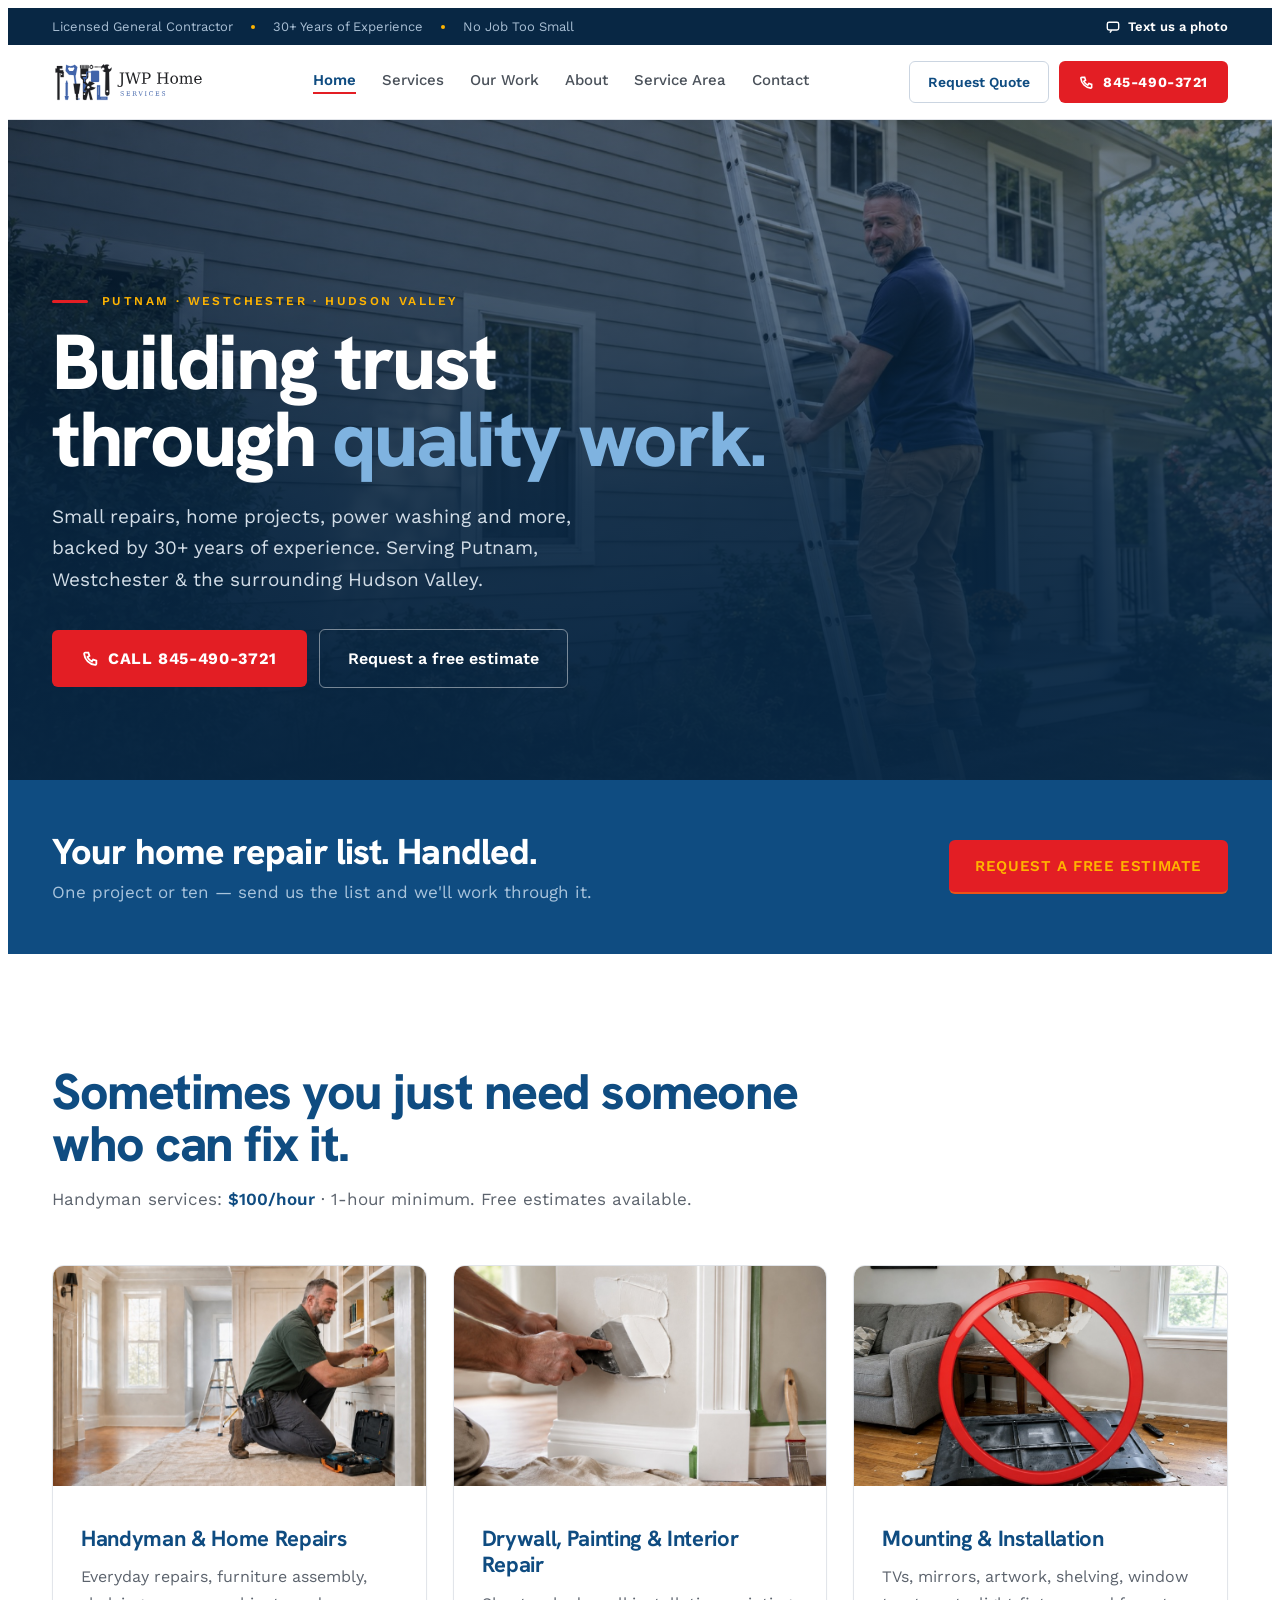
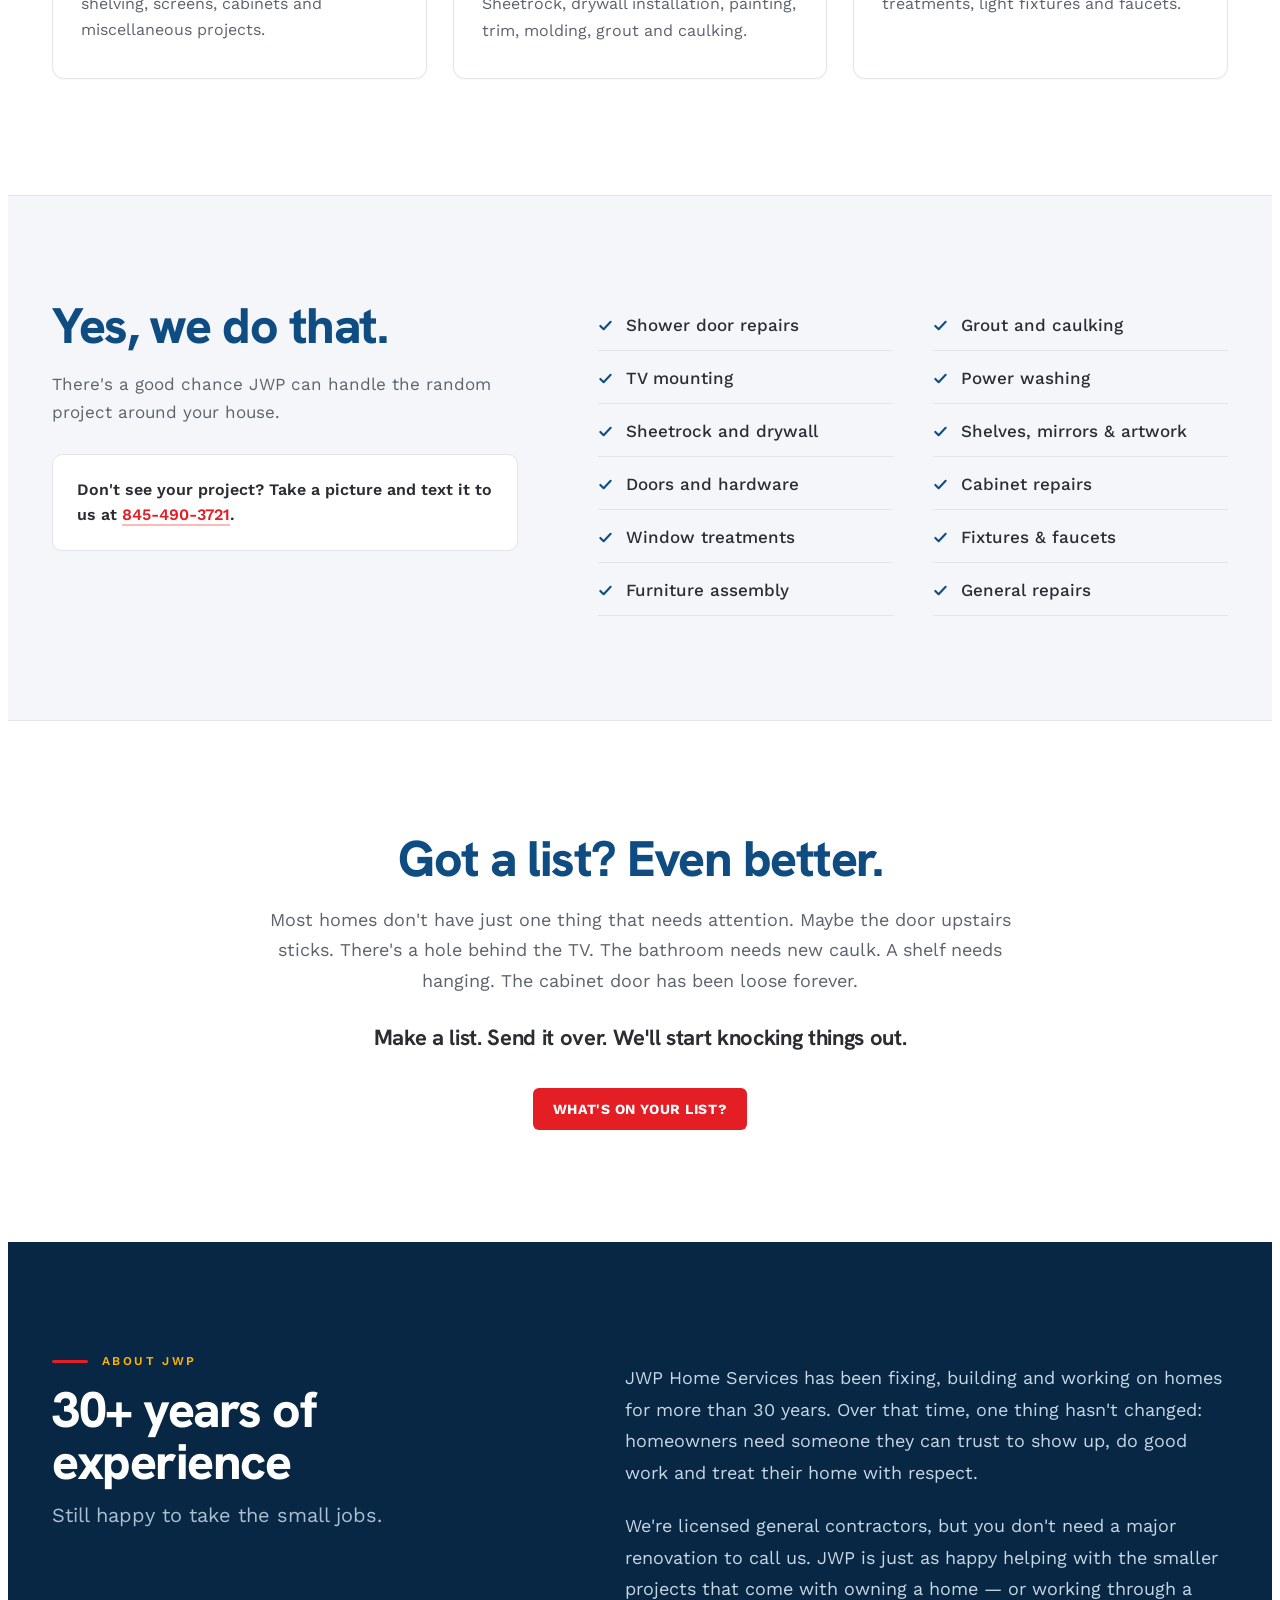
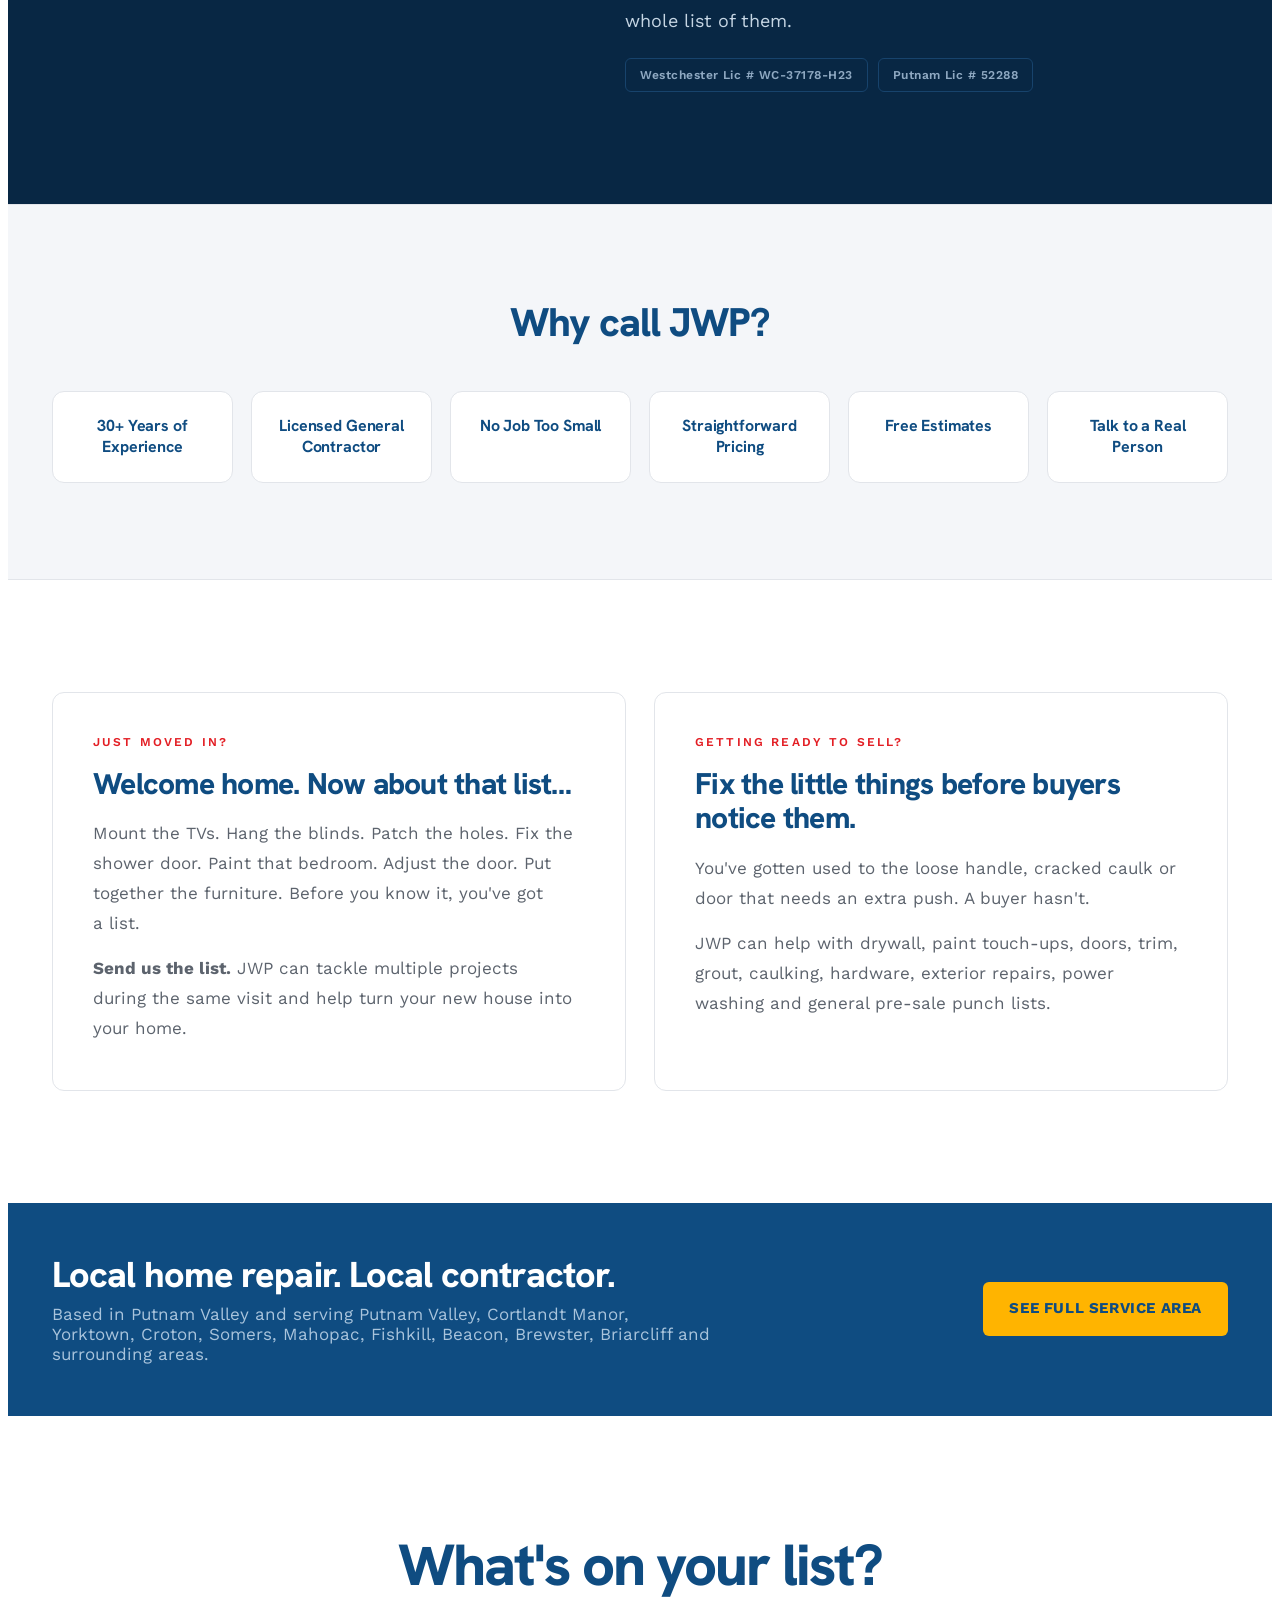
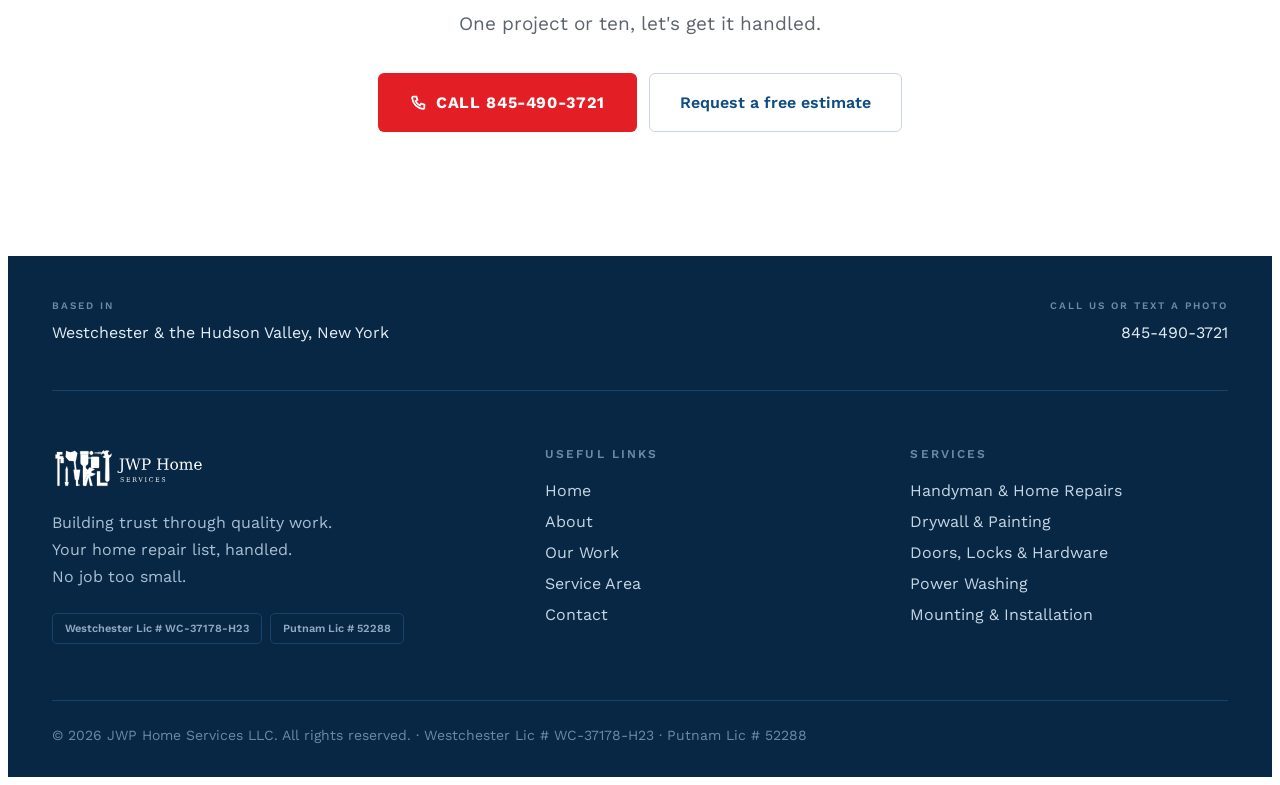
==== index.html @ 6e8ce67e "JWP Home Services static site for myrtle.cloud/jwp deploy" ====
<!DOCTYPE html>
<html lang="en">
<head>
	<meta charset="UTF-8">
	<title>JWP Home Services | Your Home Repair List. Handled.</title>
	<meta name="description" content="Handyman services, home repairs, drywall, doors, power washing and more. Licensed general contractor, 30+ years of experience, no job too small. Serving Putnam, Westchester & the surrounding Hudson Valley. Call 845-490-3721 or request a free estimate online.">

	<!-- responsive meta -->
	<meta name="viewport" content="width=device-width, initial-scale=1">
	<!-- For IE -->
    <meta http-equiv="X-UA-Compatible" content="IE=edge">

    <link rel="preconnect" href="https://fonts.googleapis.com">
    <link rel="preconnect" href="https://fonts.gstatic.com" crossorigin>
    <link href="https://fonts.googleapis.com/css2?family=Hanken+Grotesk:wght@500;600;700;800&family=Work+Sans:wght@400;500;600;700&display=swap" rel="stylesheet">
    <link rel="stylesheet" href="assets/css/jwp-design-system.css">
    <link rel="stylesheet" href="assets/css/jwp-home.css">

    <!-- Favicon -->
    <link rel="apple-touch-icon" sizes="180x180" href="assets/images/favicon/apple-touch-icon.png">
    <link rel="icon" type="image/png" href="assets/images/favicon/favicon-32x32.png" sizes="32x32">
    <link rel="icon" type="image/png" href="assets/images/favicon/favicon-16x16.png" sizes="16x16">
</head>

<body>
<div class="ja-page">

    <!-- Top utility bar -->
    <div class="ja-topbar">
        <div class="ja-topbar-inner">
            <div class="ja-topbar-left">
                <span>Licensed General Contractor</span>
                <span class="ja-topbar-dot"></span>
                <span>30+ Years of Experience</span>
                <span class="ja-topbar-dot"></span>
                <span>No Job Too Small</span>
            </div>
            <a href="sms:8454903721" class="ja-topbar-sms">
                <svg width="14" height="14" viewBox="0 0 16 16" fill="none" stroke="currentColor" stroke-width="1.6"><rect x="1.5" y="2.5" width="13" height="9" rx="2"></rect><path d="M4.5 14.5l2-3"></path></svg>
                Text us a photo
            </a>
        </div>
    </div>

    <!-- Header / nav -->
    <header class="ja-header">
        <div class="ja-header-inner">
            <a href="index.html" class="ja-logo"><img class="ja-logo-img" src="assets/images/brand/logo.svg" alt="JWP Home Services"></a>
            <nav class="ja-nav">
                <a href="index.html" class="is-active">Home</a>
                <a href="services.html">Services</a>
                <a href="our-work.html">Our Work</a>
                <a href="about.html">About</a>
                <a href="service-area.html">Service Area</a>
                <a href="contact.html">Contact</a>
            </nav>
            <div class="ja-header-actions">
                <a href="contact.html" class="ja-btn-outline">Request Quote</a>
                <a href="tel:8454903721" class="ja-btn-primary">
                    <svg width="15" height="15" viewBox="0 0 16 16" fill="none" stroke="currentColor" stroke-width="1.7" stroke-linecap="round"><path d="M3 2.5h3l1 3-1.8 1.2a9 9 0 004.1 4.1L10.5 9l3 1v3a1 1 0 01-1.1 1A11.5 11.5 0 012 3.6 1 1 0 013 2.5z"></path></svg>
                    845-490-3721
                </a>
            </div>
        </div>
    </header>

    <!-- Hero -->
    <section class="ja-home-hero">
        <div class="ja-home-hero-inner">
            <div class="ja-home-hero-content">
                <div class="ja-eyebrow-row">
                    <span class="ja-eyebrow-bar"></span>
                    <span class="ja-eyebrow">Putnam &middot; Westchester &middot; Hudson Valley</span>
                </div>
                <h1>Building trust through <span>quality work.</span></h1>
                <p>Small repairs, home projects, power washing and more, backed by 30+ years of experience. Serving Putnam, Westchester &amp; the surrounding Hudson Valley.</p>
                <div class="ja-home-hero-actions">
                    <a href="tel:8454903721" class="ja-btn-primary">
                        <svg width="17" height="17" viewBox="0 0 16 16" fill="none" stroke="currentColor" stroke-width="1.7" stroke-linecap="round"><path d="M3 2.5h3l1 3-1.8 1.2a9 9 0 004.1 4.1L10.5 9l3 1v3a1 1 0 01-1.1 1A11.5 11.5 0 012 3.6 1 1 0 013 2.5z"></path></svg>
                        Call 845-490-3721
                    </a>
                    <a href="contact.html" class="ja-btn-ghost">Request a free estimate</a>
                </div>
            </div>
        </div>
    </section>

    <!-- Promo strip -->
    <section class="ja-promo-strip">
        <div class="ja-promo-strip-inner">
            <div>
                <h2>Your home repair list. Handled.</h2>
                <p>One project or ten &mdash; send us the list and we'll work through it.</p>
            </div>
            <a href="contact.html" class="ja-btn-primary">Request a free estimate</a>
        </div>
    </section>

    <!-- Featured services -->
    <section style="padding:112px 0 116px; background:#FFFFFF">
        <div style="max-width:1240px; margin:0 auto; padding:0 32px">
            <div class="ja-section-intro">
                <h2>Sometimes you just need someone who can fix it.</h2>
                <p>Handyman services: <strong>$100/hour</strong> &middot; 1-hour minimum. Free estimates available.</p>
            </div>
            <div class="ja-svc-grid">
                <div class="ja-svc-card">
                    <div class="ja-photo-placeholder"><img src="assets/images/home/service-repairs.jpg" alt="Handyman and home repair work" loading="lazy"></div>
                    <div class="ja-svc-card-body">
                        <h3><a href="services.html">Handyman &amp; Home Repairs</a></h3>
                        <p>Everyday repairs, furniture assembly, shelving, screens, cabinets and miscellaneous projects.</p>
                    </div>
                </div>
                <div class="ja-svc-card">
                    <div class="ja-photo-placeholder"><img src="assets/images/home/service-drywall.jpg" alt="Drywall repair" loading="lazy"></div>
                    <div class="ja-svc-card-body">
                        <h3><a href="services.html">Drywall, Painting &amp; Interior Repair</a></h3>
                        <p>Sheetrock, drywall installation, painting, trim, molding, grout and caulking.</p>
                    </div>
                </div>
                <div class="ja-svc-card">
                    <div class="ja-photo-placeholder"><img src="assets/images/home/service-mounting.jpg" alt="TV and fixture mounting" loading="lazy"></div>
                    <div class="ja-svc-card-body">
                        <h3><a href="services.html">Mounting &amp; Installation</a></h3>
                        <p>TVs, mirrors, artwork, shelving, window treatments, light fixtures and faucets.</p>
                    </div>
                </div>
            </div>
        </div>
    </section>

    <!-- Capabilities -->
    <section style="background:#F4F6F9; border-top:1px solid #E2E5EA; border-bottom:1px solid #E2E5EA; padding:104px 0">
        <div class="ja-capabilities-grid">
            <div>
                <h2>Yes, we do that.</h2>
                <p>There's a good chance JWP can handle the random project around your house.</p>
                <div class="ja-capabilities-note">
                    <p>Don't see your project? Take a picture and text it to us at <a href="sms:8454903721">845-490-3721</a>.</p>
                </div>
            </div>
            <ul class="ja-capabilities-list">
                <li><svg width="15" height="15" viewBox="0 0 16 16" fill="none" stroke="#0F4C81" stroke-width="2.2" stroke-linecap="round" stroke-linejoin="round"><path d="M2.5 8.5l3.5 3.5 7.5-8"></path></svg>Shower door repairs</li>
                <li><svg width="15" height="15" viewBox="0 0 16 16" fill="none" stroke="#0F4C81" stroke-width="2.2" stroke-linecap="round" stroke-linejoin="round"><path d="M2.5 8.5l3.5 3.5 7.5-8"></path></svg>Grout and caulking</li>
                <li><svg width="15" height="15" viewBox="0 0 16 16" fill="none" stroke="#0F4C81" stroke-width="2.2" stroke-linecap="round" stroke-linejoin="round"><path d="M2.5 8.5l3.5 3.5 7.5-8"></path></svg>TV mounting</li>
                <li><svg width="15" height="15" viewBox="0 0 16 16" fill="none" stroke="#0F4C81" stroke-width="2.2" stroke-linecap="round" stroke-linejoin="round"><path d="M2.5 8.5l3.5 3.5 7.5-8"></path></svg>Power washing</li>
                <li><svg width="15" height="15" viewBox="0 0 16 16" fill="none" stroke="#0F4C81" stroke-width="2.2" stroke-linecap="round" stroke-linejoin="round"><path d="M2.5 8.5l3.5 3.5 7.5-8"></path></svg>Sheetrock and drywall</li>
                <li><svg width="15" height="15" viewBox="0 0 16 16" fill="none" stroke="#0F4C81" stroke-width="2.2" stroke-linecap="round" stroke-linejoin="round"><path d="M2.5 8.5l3.5 3.5 7.5-8"></path></svg>Shelves, mirrors &amp; artwork</li>
                <li><svg width="15" height="15" viewBox="0 0 16 16" fill="none" stroke="#0F4C81" stroke-width="2.2" stroke-linecap="round" stroke-linejoin="round"><path d="M2.5 8.5l3.5 3.5 7.5-8"></path></svg>Doors and hardware</li>
                <li><svg width="15" height="15" viewBox="0 0 16 16" fill="none" stroke="#0F4C81" stroke-width="2.2" stroke-linecap="round" stroke-linejoin="round"><path d="M2.5 8.5l3.5 3.5 7.5-8"></path></svg>Cabinet repairs</li>
                <li><svg width="15" height="15" viewBox="0 0 16 16" fill="none" stroke="#0F4C81" stroke-width="2.2" stroke-linecap="round" stroke-linejoin="round"><path d="M2.5 8.5l3.5 3.5 7.5-8"></path></svg>Window treatments</li>
                <li><svg width="15" height="15" viewBox="0 0 16 16" fill="none" stroke="#0F4C81" stroke-width="2.2" stroke-linecap="round" stroke-linejoin="round"><path d="M2.5 8.5l3.5 3.5 7.5-8"></path></svg>Fixtures &amp; faucets</li>
                <li><svg width="15" height="15" viewBox="0 0 16 16" fill="none" stroke="#0F4C81" stroke-width="2.2" stroke-linecap="round" stroke-linejoin="round"><path d="M2.5 8.5l3.5 3.5 7.5-8"></path></svg>Furniture assembly</li>
                <li><svg width="15" height="15" viewBox="0 0 16 16" fill="none" stroke="#0F4C81" stroke-width="2.2" stroke-linecap="round" stroke-linejoin="round"><path d="M2.5 8.5l3.5 3.5 7.5-8"></path></svg>General repairs</li>
            </ul>
        </div>
    </section>

    <!-- Got a list? -->
    <section class="ja-centered-cta">
        <div class="ja-centered-cta-inner">
            <h2>Got a list? Even better.</h2>
            <p class="ja-lead">Most homes don't have just one thing that needs attention. Maybe the door upstairs sticks. There's a hole behind the TV. The bathroom needs new caulk. A shelf needs hanging. The cabinet door has been loose forever.</p>
            <p class="ja-punch">Make a list. Send it over. We'll start knocking things out.</p>
            <a href="contact.html" class="ja-btn-primary" style="display:inline-flex">What's on your list?</a>
        </div>
    </section>

    <!-- About teaser -->
    <section class="ja-about-teaser">
        <div class="ja-about-teaser-inner">
            <div>
                <div class="ja-eyebrow-row">
                    <span class="ja-eyebrow-bar"></span>
                    <span class="ja-eyebrow">About JWP</span>
                </div>
                <h2>30+ years of experience</h2>
                <p class="ja-lead">Still happy to take the small jobs.</p>
            </div>
            <div class="ja-about-teaser-copy">
                <p>JWP Home Services has been fixing, building and working on homes for more than 30 years. Over that time, one thing hasn't changed: homeowners need someone they can trust to show up, do good work and treat their home with respect.</p>
                <p>We're licensed general contractors, but you don't need a major renovation to call us. JWP is just as happy helping with the smaller projects that come with owning a home &mdash; or working through a whole list of them.</p>
                <div class="ja-badges">
                    <span class="ja-badge ja-badge-dark">Westchester Lic # WC-37178-H23</span>
                    <span class="ja-badge ja-badge-dark">Putnam Lic # 52288</span>
                </div>
            </div>
        </div>
    </section>

    <!-- Why call JWP -->
    <section class="ja-why-section">
        <div class="ja-why-inner">
            <h2>Why call JWP?</h2>
            <div class="ja-why-grid">
                <div class="ja-why-card">
                    <h3 class="ja-why-label">30+ Years of Experience</h3>
                </div>
                <div class="ja-why-card">
                    <h3 class="ja-why-label">Licensed General Contractor</h3>
                </div>
                <div class="ja-why-card">
                    <h3 class="ja-why-label">No Job Too Small</h3>
                </div>
                <div class="ja-why-card">
                    <h3 class="ja-why-label">Straightforward Pricing</h3>
                </div>
                <div class="ja-why-card">
                    <h3 class="ja-why-label">Free Estimates</h3>
                </div>
                <div class="ja-why-card">
                    <h3 class="ja-why-label">Talk to a Real Person</h3>
                </div>
            </div>
        </div>
    </section>

    <!-- Just moved in / Getting ready to sell -->
    <section style="padding:112px 0; background:#FFFFFF">
        <div style="max-width:1240px; margin:0 auto; padding:0 32px">
            <div class="ja-info-grid">
                <div class="ja-info-card">
                    <div class="ja-kicker">Just moved in?</div>
                    <h3>Welcome home. Now about that list&hellip;</h3>
                    <p>Mount the TVs. Hang the blinds. Patch the holes. Fix the shower door. Paint that bedroom. Adjust the door. Put together the furniture. Before you know it, you've got a list.</p>
                    <p><strong>Send us the list.</strong> JWP can tackle multiple projects during the same visit and help turn your new house into your home.</p>
                </div>
                <div class="ja-info-card">
                    <div class="ja-kicker">Getting ready to sell?</div>
                    <h3>Fix the little things before buyers notice them.</h3>
                    <p>You've gotten used to the loose handle, cracked caulk or door that needs an extra push. A buyer hasn't.</p>
                    <p>JWP can help with drywall, paint touch-ups, doors, trim, grout, caulking, hardware, exterior repairs, power washing and general pre-sale punch lists.</p>
                </div>
            </div>
        </div>
    </section>

    <!-- Service area promo -->
    <section class="ja-promo-strip">
        <div class="ja-promo-strip-inner">
            <div style="max-width:720px">
                <h2>Local home repair. Local contractor.</h2>
                <p>Based in Putnam Valley and serving Putnam Valley, Cortlandt Manor, Yorktown, Croton, Somers, Mahopac, Fishkill, Beacon, Brewster, Briarcliff and surrounding areas.</p>
            </div>
            <a href="service-area.html" class="ja-btn-gold">See full service area</a>
        </div>
    </section>

    <!-- Final CTA -->
    <section class="ja-final-cta">
        <div class="ja-final-cta-inner">
            <h2>What's on your list?</h2>
            <p>One project or ten, let's get it handled.</p>
            <div class="ja-cta-buttons">
                <a href="tel:8454903721" class="ja-btn-primary">
                    <svg width="17" height="17" viewBox="0 0 16 16" fill="none" stroke="currentColor" stroke-width="1.7" stroke-linecap="round"><path d="M3 2.5h3l1 3-1.8 1.2a9 9 0 004.1 4.1L10.5 9l3 1v3a1 1 0 01-1.1 1A11.5 11.5 0 012 3.6 1 1 0 013 2.5z"></path></svg>
                    Call 845-490-3721
                </a>
                <a href="contact.html" class="ja-btn-outline">Request a free estimate</a>
            </div>
        </div>
    </section>

    <!-- Footer -->
    <footer class="ja-footer">
        <div class="ja-footer-inner">
            <div class="ja-footer-strip">
                <div>
                    <div class="ja-footer-strip-label">Based in</div>
                    <p>Westchester &amp; the Hudson Valley, New York</p>
                </div>
                <div>
                    <div class="ja-footer-strip-label">Call Us or Text a Photo</div>
                    <p><a href="tel:8454903721">845-490-3721</a></p>
                </div>
            </div>

            <div class="ja-footer-main">
                <div class="ja-footer-brand">
                    <a href="index.html" class="ja-logo"><img class="ja-logo-img" src="assets/images/brand/logo.svg" alt="JWP Home Services"></a>
                    <p>Building trust through quality work.<br>Your home repair list, handled.<br>No job too small.</p>
                    <div class="ja-footer-badges">
                        <span>Westchester Lic # WC-37178-H23</span>
                        <span>Putnam Lic # 52288</span>
                    </div>
                </div>
                <div class="ja-footer-col">
                    <h3>Useful links</h3>
                    <ul>
                        <li><a href="index.html">Home</a></li>
                        <li><a href="about.html">About</a></li>
                        <li><a href="our-work.html">Our Work</a></li>
                        <li><a href="service-area.html">Service Area</a></li>
                        <li><a href="contact.html">Contact</a></li>
                    </ul>
                </div>
                <div class="ja-footer-col">
                    <h3>Services</h3>
                    <ul>
                        <li><a href="services.html">Handyman &amp; Home Repairs</a></li>
                        <li><a href="services.html">Drywall &amp; Painting</a></li>
                        <li><a href="services.html">Doors, Locks &amp; Hardware</a></li>
                        <li><a href="services.html">Power Washing</a></li>
                        <li><a href="services.html">Mounting &amp; Installation</a></li>
                    </ul>
                </div>
            </div>

            <div class="ja-footer-bottom">
                &copy; 2026 JWP Home Services LLC. All rights reserved. &middot; Westchester Lic # WC-37178-H23 &middot; Putnam Lic # 52288
            </div>
        </div>
    </footer>

</div>
</body>
</html>
---- assets/css/jwp-design-system.css ----
/* ==============================================
   JWP Home Services — sitewide design system
   Shared chrome (topbar, header, footer, hero, buttons,
   cards, CTA) for the Claude Design redesign.
   (navy / red / gold system, Hanken Grotesk + Work Sans)
   =============================================== */

.ja-page * { box-sizing: border-box; }
.ja-page {
    font-family: 'Work Sans', Helvetica, sans-serif;
    color: #2A2E33;
    background: #FFFFFF;
    overflow-x: hidden;
    -webkit-font-smoothing: antialiased;
}
.ja-page a { text-decoration: none; }
.ja-page p { text-wrap: pretty; }
.ja-page ul { margin: 0; padding: 0; list-style: none; }

/* --- Top utility bar --- */
.ja-topbar { background: #082744; color: #A9BFD4; font-size: 13px; }
.ja-topbar-inner {
    max-width: 1240px; margin: 0 auto; padding: 11px 32px;
    display: flex; align-items: center; justify-content: space-between;
    gap: 24px; flex-wrap: wrap;
}
.ja-topbar-left { display: flex; align-items: center; gap: 18px; flex-wrap: wrap; }
.ja-topbar-dot { width: 4px; height: 4px; border-radius: 50%; background: #FFB400; display: inline-block; }
.ja-topbar-sms { color: #FFFFFF; font-weight: 600; display: flex; align-items: center; gap: 8px; }
.ja-topbar-sms:hover { color: #FFB400; }

/* --- Header / nav --- */
.ja-header {
    position: sticky; top: 0; z-index: 50;
    background: rgba(255,255,255,0.94); backdrop-filter: blur(12px);
    border-bottom: 1px solid #E2E5EA;
}
.ja-header-inner {
    max-width: 1240px; margin: 0 auto; padding: 16px 32px;
    display: flex; align-items: center; gap: 18px 36px; flex-wrap: wrap;
}
.ja-logo { display: flex; align-items: center; line-height: 1; flex: none; }
.ja-logo-img { height: 42px; width: auto; display: block; }
.ja-footer-brand .ja-logo-img { filter: brightness(0) invert(1); }

.ja-nav { display: flex; align-items: center; gap: 12px 26px; margin-left: auto; font-size: 15px; font-weight: 500; flex-wrap: wrap; }
.ja-nav a { color: #4A515A; border-bottom: 2px solid transparent; padding-bottom: 3px; }
.ja-nav a:hover { color: #0F4C81; }
.ja-nav a.is-active { color: #0F4C81; font-weight: 600; border-bottom-color: #E31E24; }

.ja-header-actions { display: flex; align-items: center; gap: 10px; flex: none; margin-left: auto; }
.ja-btn-outline {
    font-size: 14px; font-weight: 600; color: #0F4C81; padding: 12px 18px;
    border-radius: 6px; border: 1.5px solid #CBD5E1; white-space: nowrap;
}
.ja-btn-outline:hover { border-color: #0F4C81; background: #F4F6F9; }
.ja-btn-primary {
    font-size: 14px; font-weight: 700; letter-spacing: 0.04em; text-transform: uppercase;
    color: #FFFFFF; background: #E31E24; padding: 13px 20px; border-radius: 6px;
    display: flex; align-items: center; gap: 9px; white-space: nowrap;
}
.ja-btn-primary:hover { background: #B9161C; color: #fff; }

/* --- Hero --- */
.ja-hero { background: #082744; position: relative; overflow: hidden; }
.ja-hero::before {
    content: ""; position: absolute; inset: 0;
    background: repeating-linear-gradient(135deg, rgba(255,255,255,0.03) 0px, rgba(255,255,255,0.03) 2px, transparent 2px, transparent 14px);
}
.ja-hero-inner { position: relative; max-width: 1240px; margin: 0 auto; padding: 78px 32px 82px; }
.ja-eyebrow-row { display: flex; align-items: center; gap: 14px; margin-bottom: 16px; }
.ja-eyebrow-bar { width: 36px; height: 3px; background: #E31E24; border-radius: 2px; }
.ja-eyebrow { font-size: 12px; font-weight: 600; letter-spacing: 0.2em; text-transform: uppercase; color: #FFB400; }
.ja-hero h1 {
    font-family: 'Hanken Grotesk', sans-serif; font-size: 62px; line-height: 1.0;
    letter-spacing: -0.03em; font-weight: 800; color: #FFFFFF; margin: 0 0 18px;
}
.ja-breadcrumb { display: flex; align-items: center; gap: 10px; font-size: 14px; color: #A9BFD4; }
.ja-breadcrumb a { color: #A9BFD4; }
.ja-breadcrumb a:hover { color: #FFFFFF; }
.ja-breadcrumb-sep { color: #3F6389; }
.ja-breadcrumb-current { color: #FFFFFF; font-weight: 500; }

/* --- Placeholder photo blocks (until real photography is provided) --- */
.ja-photo-placeholder {
    background: repeating-linear-gradient(135deg,#E4E8ED 0px,#E4E8ED 10px,#DCE1E8 10px,#DCE1E8 20px);
    display: flex; align-items: center; justify-content: center; border-radius: 12px;
    text-align: center; padding: 12px;
}
.ja-photo-placeholder span {
    font-size: 10px; font-weight: 600; letter-spacing: 0.14em; text-transform: uppercase; color: #8A929C;
}

.ja-kicker { font-size: 12px; font-weight: 600; letter-spacing: 0.18em; text-transform: uppercase; color: #E31E24; margin-bottom: 18px; }

/* --- Section intro block (Home, Services, Our Work) --- */
.ja-section-intro { max-width: 780px; margin-bottom: 56px; }
.ja-section-intro h2 {
    font-family: 'Hanken Grotesk', sans-serif; font-size: 50px; line-height: 1.05;
    letter-spacing: -0.03em; font-weight: 800; color: #0F4C81; margin: 0 0 18px;
}
.ja-section-intro p { font-size: 17px; color: #5C636D; margin: 0; }
.ja-section-intro strong { color: #0F4C81; font-weight: 600; }
.ja-badges { display: flex; gap: 10px; flex-wrap: wrap; }
.ja-badge {
    font-size: 12px; font-weight: 600; letter-spacing: 0.04em; color: #0F4C81;
    border: 1px solid #CBD8E5; background: #F4F6F9; padding: 9px 14px; border-radius: 6px;
}

/* --- Service / feature card grid (Home + Services) --- */
.ja-svc-grid { display: grid; grid-template-columns: repeat(3, 1fr); gap: 26px; }
.ja-svc-card {
    position: relative; background: #FFFFFF; border: 1px solid #E2E5EA; border-radius: 12px; overflow: hidden;
    display: flex; flex-direction: column; box-shadow: 0 1px 2px rgba(15,76,129,0.05);
}
.ja-svc-card:hover { border-color: #0F4C81; box-shadow: 0 8px 24px rgba(15,76,129,0.10); }
.ja-svc-card .ja-photo-placeholder { height: 220px; border-radius: 0; padding: 0; overflow: hidden; }
.ja-svc-card .ja-photo-placeholder img { width: 100%; height: 100%; object-fit: cover; display: block; }
.ja-svc-icon {
    position: absolute; top: 220px; left: 24px; transform: translateY(-50%); z-index: 2;
    width: 56px; height: 56px; border-radius: 50%; background: #FFFFFF; border: 1px solid #E2E5EA;
    box-shadow: 0 4px 12px rgba(15,76,129,0.14); display: flex; align-items: center; justify-content: center;
}
.ja-svc-icon svg { width: 26px; height: 26px; }
.ja-svc-card-body { padding: 40px 28px 34px; display: flex; flex-direction: column; gap: 12px; flex: 1; }
.ja-svc-card-body h3 {
    font-family: 'Hanken Grotesk', sans-serif; font-size: 22px; line-height: 1.22;
    letter-spacing: -0.015em; font-weight: 700; color: #0F4C81; margin: 0;
}
.ja-svc-card-body h3 a { color: #0F4C81; }
.ja-svc-card-body p { font-size: 16px; line-height: 1.65; color: #5C636D; margin: 0; }

/* --- Two-column info card pair (Home + Services) --- */
.ja-info-grid { display: grid; grid-template-columns: 1fr 1fr; gap: 28px; }
.ja-info-card { background: #FFFFFF; border: 1px solid #E2E5EA; border-radius: 12px; padding: 42px 40px 46px; }
.ja-info-card h3 {
    font-family: 'Hanken Grotesk', sans-serif; font-size: 30px; line-height: 1.15;
    letter-spacing: -0.025em; font-weight: 800; color: #0F4C81; margin: 0 0 18px;
}
.ja-info-card p { font-size: 17px; line-height: 1.75; color: #5C636D; margin: 0 0 16px; }
.ja-info-card p:last-child { margin-bottom: 0; }

/* --- Mid-page promo strip (navy-blue banner with CTA) --- */
.ja-promo-strip { background: #0F4C81; color: #DCE7F1; }
.ja-promo-strip-inner {
    max-width: 1240px; margin: 0 auto; padding: 52px 32px;
    display: flex; align-items: center; justify-content: space-between; gap: 48px; flex-wrap: wrap;
}
.ja-promo-strip h2 {
    font-family: 'Hanken Grotesk', sans-serif; font-size: 36px; line-height: 1.1;
    letter-spacing: -0.025em; font-weight: 800; margin: 0 0 10px; color: #FFFFFF;
}
.ja-promo-strip p { font-size: 17px; color: #A9C4DC; margin: 0; }
.ja-promo-strip a { color: #FFB400; font-weight: 600; border-bottom: 2px solid rgba(255,180,0,0.35); }
.ja-promo-strip .ja-btn-primary { font-size: 15px; padding: 17px 26px; flex: none; }

/* --- Why call JWP --- */
.ja-why-section { background: #F4F6F9; border-top: 1px solid #E2E5EA; border-bottom: 1px solid #E2E5EA; padding: 96px 0; }
.ja-why-inner { max-width: 1240px; margin: 0 auto; padding: 0 32px; }
.ja-why-inner h2 {
    font-family: 'Hanken Grotesk', sans-serif; font-size: 40px; line-height: 1.05;
    letter-spacing: -0.025em; font-weight: 800; color: #0F4C81; margin: 0 0 48px; text-align: center;
}
.ja-why-grid { display: grid; grid-template-columns: repeat(6, 1fr); gap: 18px; align-items: stretch; }
.ja-why-card {
    background: #FFFFFF; border: 1px solid #E2E5EA; border-radius: 12px; padding: 24px 20px;
    display: flex; flex-direction: column; align-items: center; text-align: center; gap: 12px;
}
.ja-why-label { font-family: 'Hanken Grotesk', sans-serif; font-size: 16px; line-height: 1.3; letter-spacing: -0.01em; font-weight: 700; color: #0F4C81; margin: 0; }

/* --- Final CTA --- */
.ja-final-cta { padding: 120px 0 124px; text-align: center; background: #FFFFFF; }
.ja-final-cta-inner { max-width: 820px; margin: 0 auto; padding: 0 32px; }
.ja-final-cta h2 {
    font-family: 'Hanken Grotesk', sans-serif; font-size: 58px; line-height: 1.0;
    letter-spacing: -0.035em; font-weight: 800; color: #0F4C81; margin: 0 0 18px;
}
.ja-final-cta > .ja-final-cta-inner > p { font-size: 19px; color: #5C636D; margin: 0 0 38px; }
.ja-cta-buttons { display: flex; gap: 12px; justify-content: center; flex-wrap: wrap; }
.ja-cta-buttons .ja-btn-primary { font-size: 16px; padding: 19px 32px; }
.ja-cta-buttons .ja-btn-outline { font-size: 16px; font-weight: 600; padding: 19px 30px; }

/* --- Footer --- */
.ja-footer { background: #082744; color: #A9BFD4; }
.ja-footer-inner { max-width: 1240px; margin: 0 auto; padding: 0 32px; }
.ja-footer-strip {
    display: flex; justify-content: space-between; align-items: flex-start; flex-wrap: wrap; gap: 32px;
    padding: 44px 0; border-bottom: 1px solid #17436C;
}
.ja-footer-strip > div:last-child { text-align: right; }
.ja-footer-strip-label { font-size: 10px; font-weight: 600; letter-spacing: 0.2em; text-transform: uppercase; color: #6D89A6; margin-bottom: 10px; }
.ja-footer-strip p { font-size: 16px; line-height: 1.55; color: #E6EEF5; margin: 0; }
.ja-footer-strip a { color: #E6EEF5; }
.ja-footer-strip a:hover { color: #FFB400; }

.ja-footer-main { display: grid; grid-template-columns: 1.4fr 1fr 1fr; gap: 48px; padding: 56px 0; }
.ja-footer-brand .ja-logo { margin-bottom: 20px; }
.ja-footer-brand p { font-size: 16px; line-height: 1.7; margin: 0 0 22px; max-width: 340px; }
.ja-footer-badges { display: flex; gap: 8px; flex-wrap: wrap; }
.ja-footer-badges span { font-size: 11px; font-weight: 600; color: #8FA9C2; border: 1px solid #17436C; padding: 8px 12px; border-radius: 5px; }

.ja-footer-col h3 { font-size: 12px; font-weight: 600; letter-spacing: 0.18em; text-transform: uppercase; color: #6D89A6; margin: 0 0 20px; }
.ja-footer-col ul { display: flex; flex-direction: column; gap: 12px; font-size: 16px; }
.ja-footer-col a { color: #C6D6E4; }
.ja-footer-col a:hover { color: #FFB400; }

.ja-footer-bottom { border-top: 1px solid #17436C; padding: 26px 0 34px; font-size: 14px; color: #6D89A6; }

/* ===================== Responsive ===================== */

/* Tablet: ~900px and below */
@media (max-width: 900px) {
    .ja-hero h1 { font-size: 46px; }
    .ja-section-intro h2 { font-size: 38px; }
    .ja-svc-grid { grid-template-columns: 1fr 1fr; }
    .ja-info-grid { grid-template-columns: 1fr; }
    .ja-why-grid { grid-template-columns: repeat(3, 1fr); }
    .ja-final-cta h2 { font-size: 42px; }
    .ja-promo-strip-inner { padding: 40px 32px; }
    .ja-footer-strip { grid-template-columns: 1fr 1fr; }
    .ja-footer-main { grid-template-columns: 1fr 1fr; }
    .ja-footer-brand { grid-column: 1 / -1; }
}

/* Mobile: ~640px and below */
@media (max-width: 640px) {
    .ja-topbar-inner { padding: 10px 20px; font-size: 12px; }
    .ja-header-inner { padding: 14px 20px; }
    .ja-header-actions { width: 100%; margin-left: 0; }
    .ja-header-actions .ja-btn-outline { display: none; }
    .ja-header-actions .ja-btn-primary { flex: 1; justify-content: center; }
    .ja-nav { font-size: 14px; gap: 10px 16px; }
    .ja-hero-inner { padding: 52px 20px 56px; }
    .ja-hero h1 { font-size: 34px; }
    .ja-section-intro h2 { font-size: 30px; }
    .ja-svc-grid { grid-template-columns: 1fr; }
    .ja-svc-card .ja-photo-placeholder { height: 170px; }
    .ja-info-card { padding: 32px 24px 36px; }
    .ja-promo-strip-inner { padding: 32px 20px; }
    .ja-promo-strip h2 { font-size: 28px; }
    .ja-why-section { padding: 56px 0; }
    .ja-why-inner { padding: 0 20px; }
    .ja-why-inner h2 { font-size: 30px; margin-bottom: 28px; }
    .ja-why-grid { grid-template-columns: repeat(2, 1fr); }
    .ja-final-cta { padding: 64px 0 68px; }
    .ja-final-cta-inner { padding: 0 20px; }
    .ja-final-cta h2 { font-size: 34px; }
    .ja-footer-inner { padding: 0 20px; }
    .ja-footer-strip { flex-direction: column; padding: 32px 0; }
    .ja-footer-strip > div:last-child { text-align: left; }
    .ja-footer-main { grid-template-columns: 1fr; gap: 36px; padding: 40px 0; }
}
---- assets/css/jwp-home.css ----
/* ==============================================
   JWP Homepage — page-specific additions
   Loads after jwp-design-system.css
   =============================================== */

/* --- Hero with photo + scrim --- */
.ja-home-hero {
    position: relative; min-height: 660px; display: flex; align-items: flex-end;
    background-image: url('../images/home/hero.jpg');
    background-size: cover; background-position: center;
}
.ja-home-hero::before {
    content: ""; position: absolute; inset: 0;
    background: linear-gradient(to top, rgba(8,39,68,0.96) 0%, rgba(8,39,68,0.86) 42%, rgba(8,39,68,0.62) 72%, rgba(8,39,68,0.48) 100%);
}
.ja-home-hero-tag {
    position: absolute; top: 22px; right: 32px; z-index: 2;
    display: inline-block; white-space: nowrap; font-size: 11px; font-weight: 600;
    letter-spacing: 0.14em; text-transform: uppercase; color: #A9BFD4;
    border: 1px solid rgba(169,191,212,0.4); padding: 8px 14px; border-radius: 6px;
}
.ja-home-hero-inner { position: relative; max-width: 1240px; margin: 0 auto; padding: 0 32px 92px; width: 100%; }
.ja-home-hero-content { max-width: 720px; }
.ja-home-hero-content h1 {
    font-family: 'Hanken Grotesk', sans-serif; font-size: 78px; line-height: 0.98;
    letter-spacing: -0.03em; font-weight: 800; color: #FFFFFF; margin: 0 0 24px;
}
.ja-home-hero-content h1 span { color: #7FB3E0; }
.ja-home-hero-content > p { font-size: 19px; line-height: 1.65; color: #D2DDE7; margin: 0 0 34px; max-width: 580px; }
.ja-home-hero-actions { display: flex; gap: 12px; flex-wrap: wrap; align-items: center; }
.ja-home-hero-actions .ja-btn-primary { font-size: 16px; padding: 19px 30px; }
.ja-btn-ghost {
    font-size: 16px; font-weight: 600; color: #FFFFFF; padding: 19px 28px;
    border-radius: 6px; border: 1.5px solid rgba(255,255,255,0.45);
}
.ja-btn-ghost:hover { background: rgba(255,255,255,0.14); color: #fff; }

/* --- "Yes, we do that" capabilities section --- */
.ja-capabilities-grid { max-width: 1240px; margin: 0 auto; padding: 0 32px; display: grid; grid-template-columns: 0.85fr 1.15fr; gap: 80px; align-items: start; }
.ja-capabilities-grid h2 {
    font-family: 'Hanken Grotesk', sans-serif; font-size: 50px; line-height: 1.03;
    letter-spacing: -0.03em; font-weight: 800; color: #0F4C81; margin: 0 0 18px;
}
.ja-capabilities-grid > div > p { font-size: 17px; line-height: 1.65; color: #5C636D; margin: 0 0 28px; }
.ja-capabilities-note {
    background: #FFFFFF; border: 1px solid #E2E5EA;
    border-radius: 10px; padding: 22px 24px;
}
.ja-capabilities-note p { font-size: 16px; line-height: 1.6; color: #2A2E33; margin: 0; font-weight: 600; }
.ja-capabilities-note a { color: #E31E24; border-bottom: 2px solid rgba(227,30,36,0.3); }
.ja-capabilities-list { display: grid; grid-template-columns: 1fr 1fr; gap: 2px 40px; }
.ja-capabilities-list li {
    display: flex; align-items: center; gap: 13px; padding: 15px 0;
    border-bottom: 1px solid #E2E5EA; font-size: 17px; font-weight: 500; color: #2A2E33;
}
.ja-capabilities-list svg { flex: none; }

/* --- "Got a list?" centered CTA --- */
.ja-centered-cta { padding: 112px 0; background: #FFFFFF; }
.ja-centered-cta-inner { max-width: 820px; margin: 0 auto; padding: 0 32px; text-align: center; }
.ja-centered-cta h2 {
    font-family: 'Hanken Grotesk', sans-serif; font-size: 50px; line-height: 1.03;
    letter-spacing: -0.03em; font-weight: 800; color: #0F4C81; margin: 0 0 20px;
}
.ja-centered-cta p.ja-lead { font-size: 18px; line-height: 1.7; color: #5C636D; margin: 0 0 26px; }
.ja-centered-cta p.ja-punch {
    font-family: 'Hanken Grotesk', sans-serif; font-size: 22px; line-height: 1.45; font-weight: 700;
    letter-spacing: -0.015em; color: #2A2E33; margin: 0 0 34px;
}

/* --- About teaser (two-column, navy — same palette as the removed gallery section) --- */
.ja-about-teaser { padding: 112px 0; background: #082744; }
.ja-about-teaser-inner { max-width: 1240px; margin: 0 auto; padding: 0 32px; display: grid; grid-template-columns: 0.9fr 1.1fr; gap: 80px; align-items: start; }
.ja-about-teaser-inner h2 {
    font-family: 'Hanken Grotesk', sans-serif; font-size: 50px; line-height: 1.03;
    letter-spacing: -0.03em; font-weight: 800; color: #FFFFFF; margin: 0 0 14px;
}
.ja-about-teaser-inner .ja-lead { font-size: 20px; line-height: 1.45; color: #A9BFD4; margin: 0; }
.ja-about-teaser-copy { display: flex; flex-direction: column; gap: 22px; padding-top: 8px; }
.ja-about-teaser-copy p { font-size: 18px; line-height: 1.75; color: #C6D6E4; margin: 0; }
.ja-badge-dark { color: #8FA9C2; border-color: #17436C; background: transparent; }

/* --- Service-area promo strip (gold button variant) --- */
.ja-promo-strip .ja-btn-gold {
    font-size: 15px; font-weight: 700; letter-spacing: 0.04em; text-transform: uppercase;
    color: #0F4C81; background: #FFB400; padding: 17px 26px; border-radius: 6px; flex: none;
}
.ja-promo-strip .ja-btn-gold:hover { background: #FFFFFF; color: #0F4C81; }

/* ===================== Responsive ===================== */

@media (max-width: 900px) {
    .ja-home-hero { min-height: 520px; }
    .ja-home-hero-content h1 { font-size: 52px; }
    .ja-capabilities-grid { grid-template-columns: 1fr; gap: 36px; }
    .ja-centered-cta h2 { font-size: 40px; }
    .ja-about-teaser-inner { grid-template-columns: 1fr; gap: 36px; }
}

@media (max-width: 640px) {
    .ja-home-hero { min-height: 460px; }
    .ja-home-hero-tag { display: none; }
    .ja-home-hero-inner { padding: 0 20px 56px; }
    .ja-home-hero-content h1 { font-size: 38px; }
    .ja-home-hero-content > p { font-size: 17px; }
    .ja-promo-strip-inner { flex-direction: column; align-items: flex-start; }
    .ja-capabilities-list { grid-template-columns: 1fr; }
    .ja-centered-cta { padding: 64px 0; }
    .ja-centered-cta h2 { font-size: 32px; }
    .ja-centered-cta p.ja-punch { font-size: 19px; }
    .ja-about-teaser { padding: 64px 0; }
    .ja-about-teaser-inner h2 { font-size: 32px; }
}
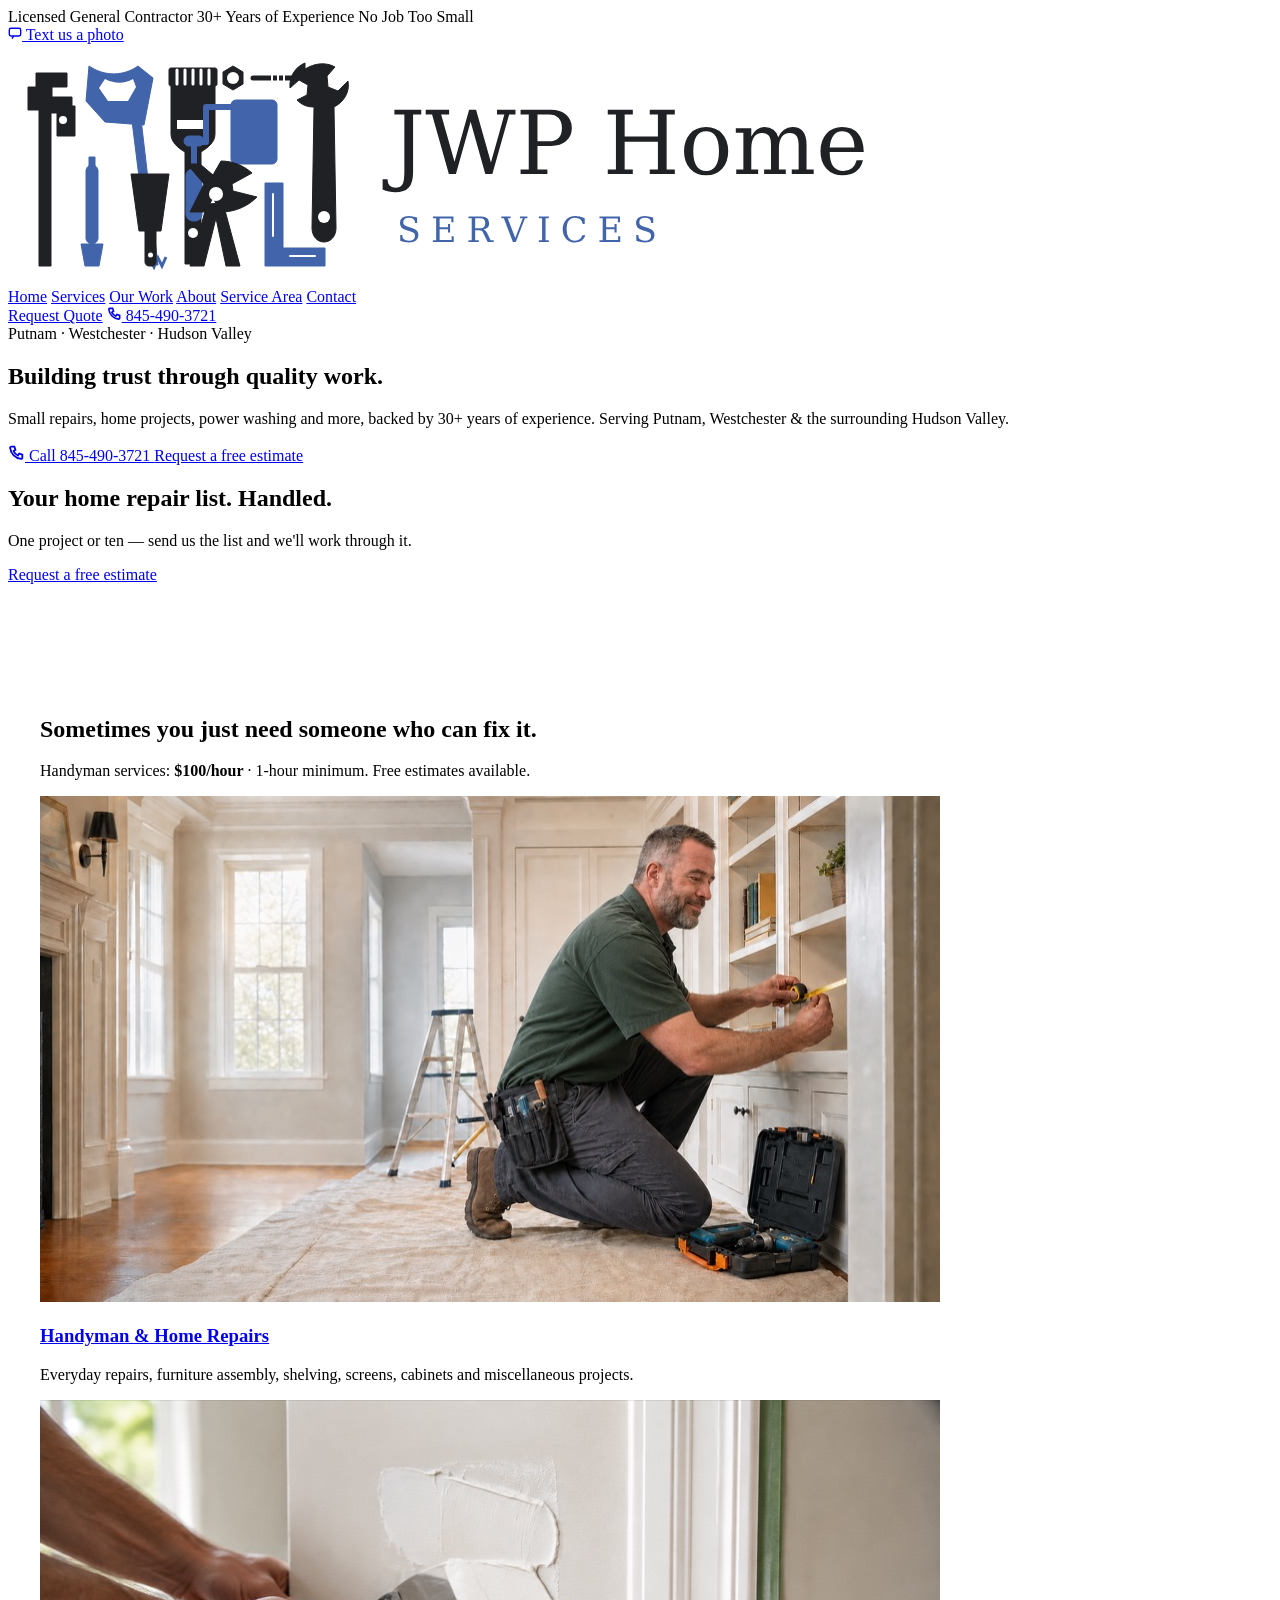
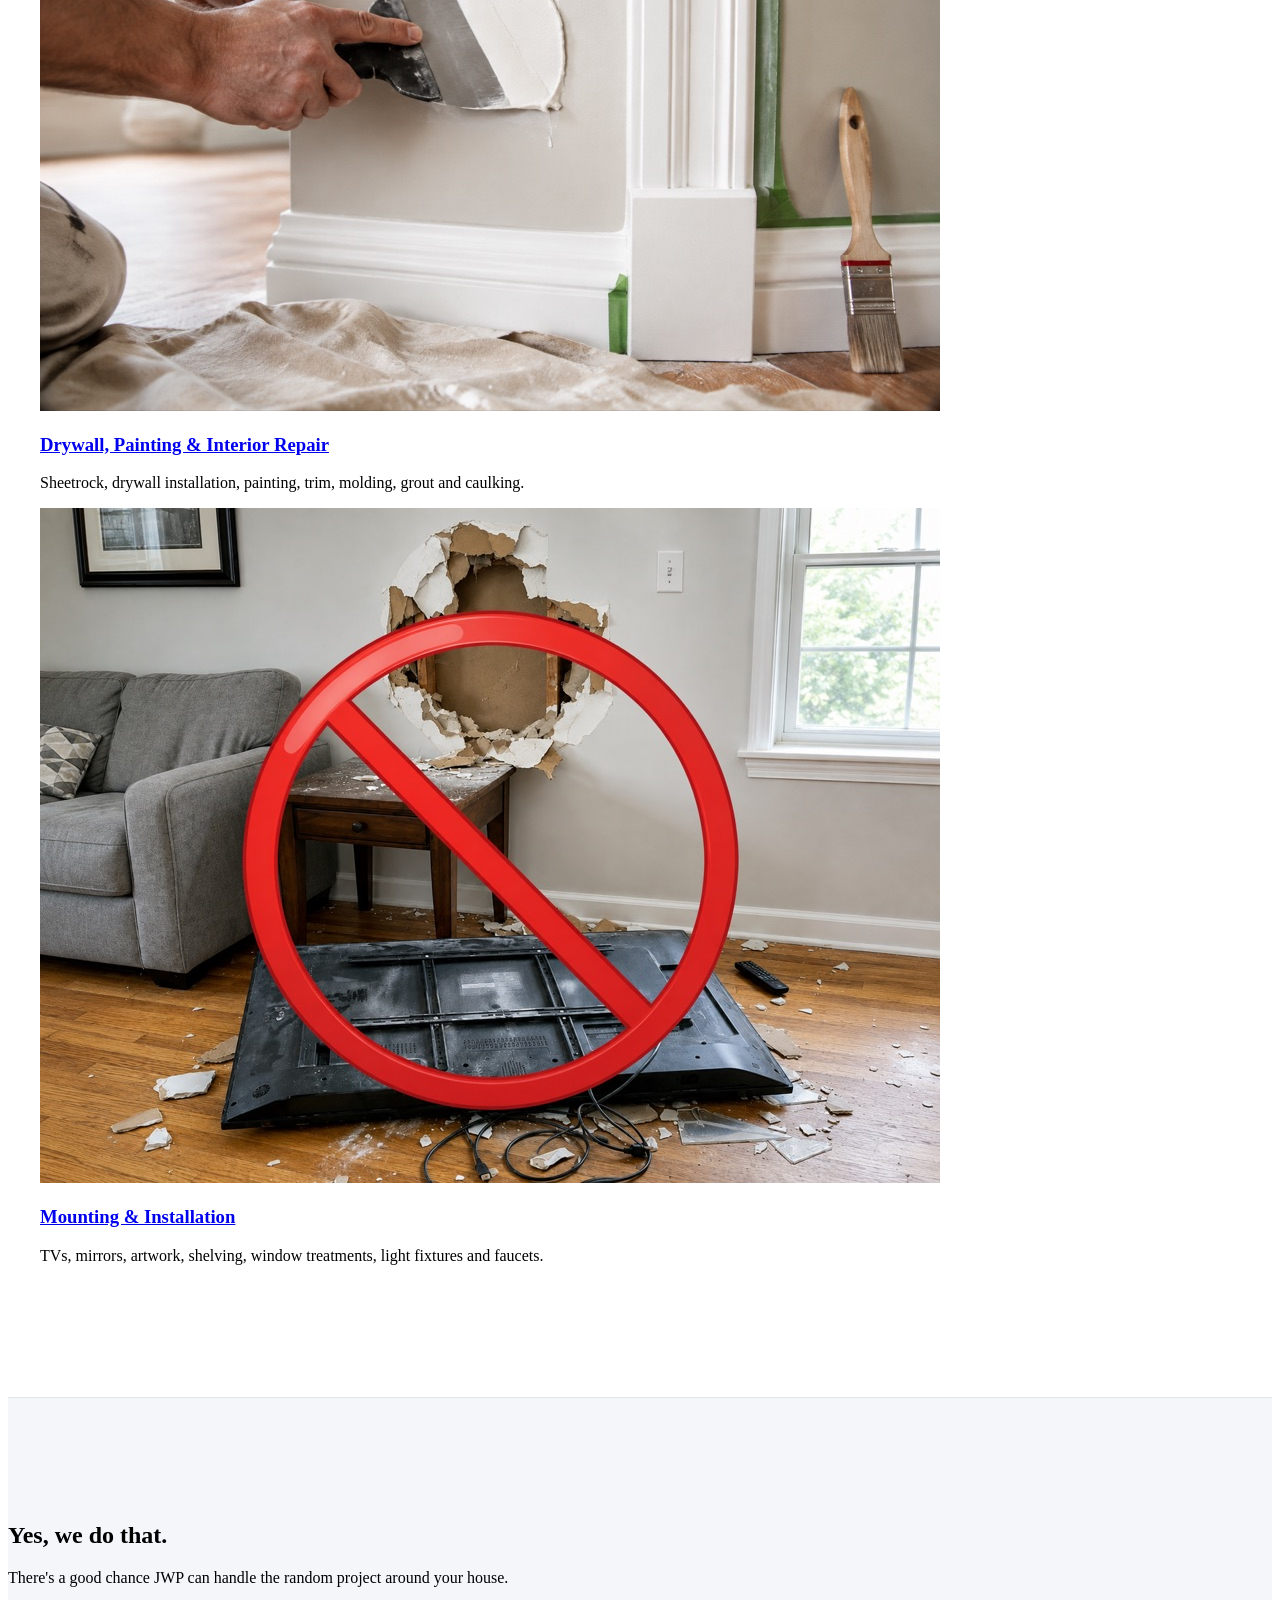
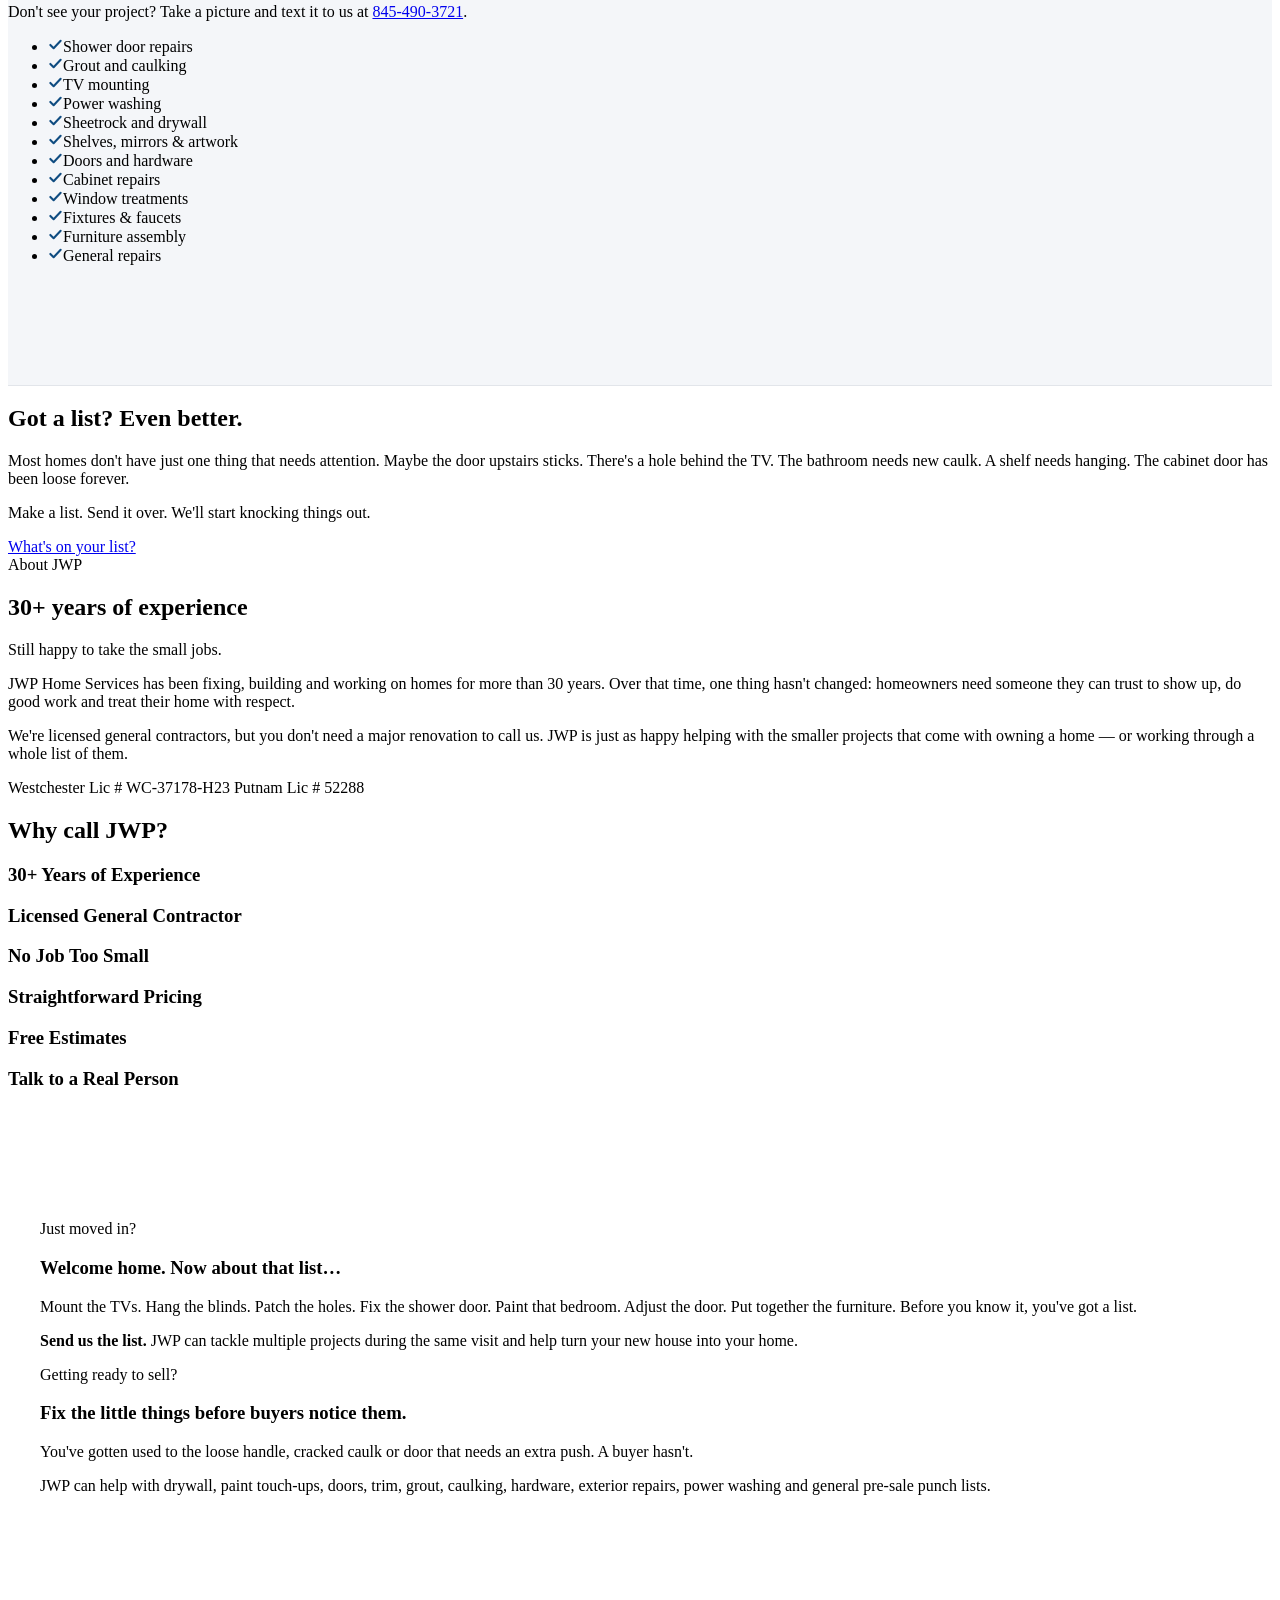
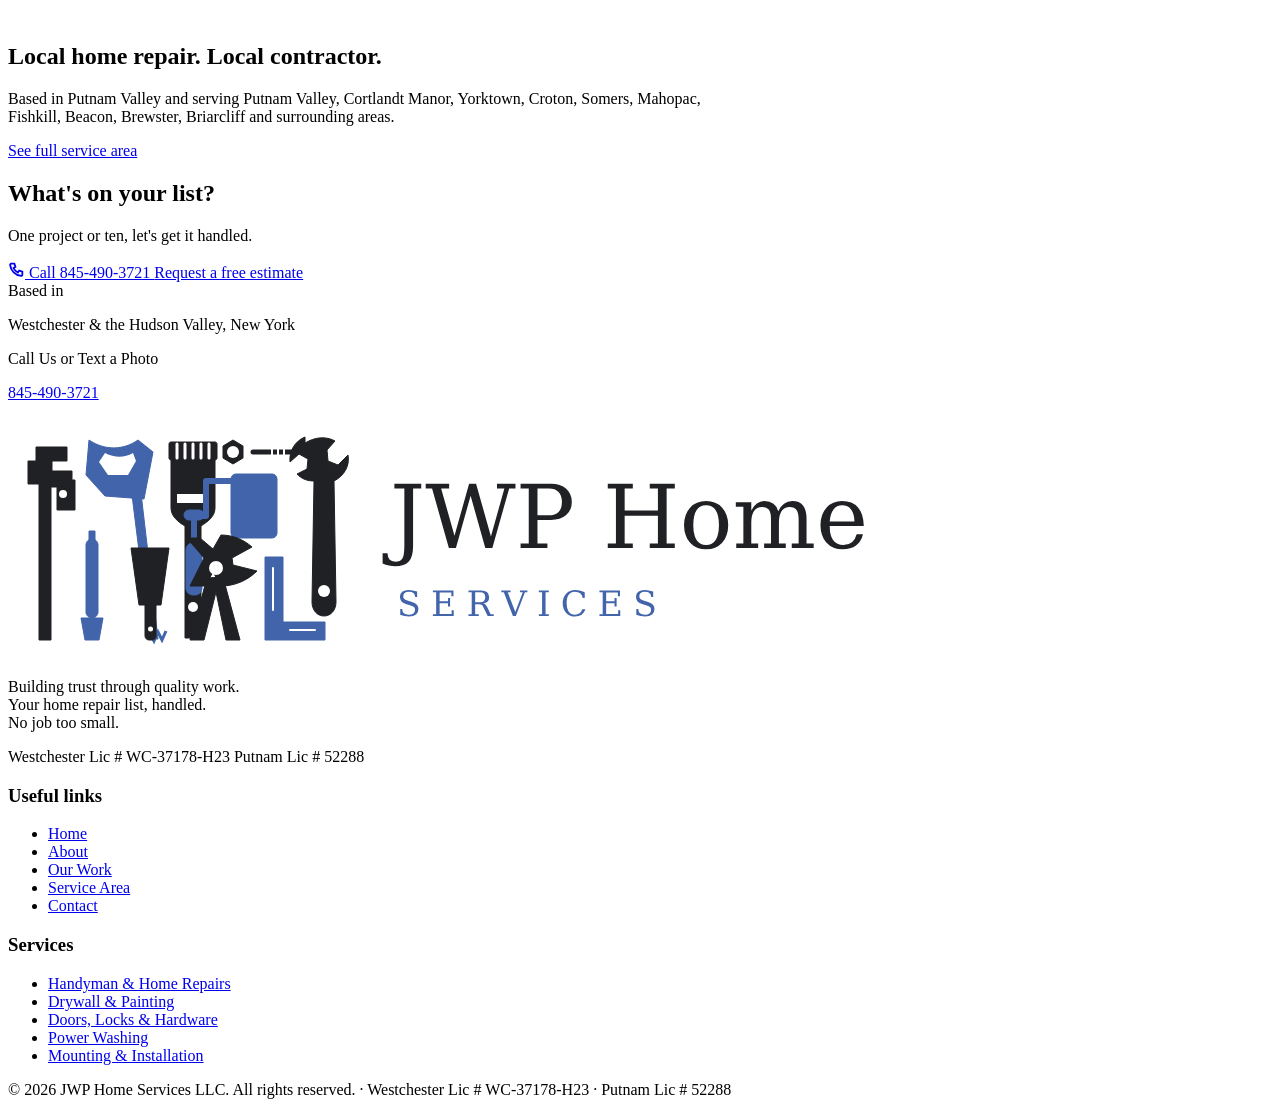
==== commit 8aaea541: "fix: update asset paths for /jwp subpath deployment" ====
--- a/index.html
+++ b/index.html
@@ -13,13 +13,13 @@
     <link rel="preconnect" href="https://fonts.googleapis.com">
     <link rel="preconnect" href="https://fonts.gstatic.com" crossorigin>
     <link href="https://fonts.googleapis.com/css2?family=Hanken+Grotesk:wght@500;600;700;800&family=Work+Sans:wght@400;500;600;700&display=swap" rel="stylesheet">
-    <link rel="stylesheet" href="assets/css/jwp-design-system.css">
-    <link rel="stylesheet" href="assets/css/jwp-home.css">
+    <link rel="stylesheet" href="/jwp/assets/css/jwp-design-system.css">
+    <link rel="stylesheet" href="/jwp/assets/css/jwp-home.css">
 
     <!-- Favicon -->
-    <link rel="apple-touch-icon" sizes="180x180" href="assets/images/favicon/apple-touch-icon.png">
-    <link rel="icon" type="image/png" href="assets/images/favicon/favicon-32x32.png" sizes="32x32">
-    <link rel="icon" type="image/png" href="assets/images/favicon/favicon-16x16.png" sizes="16x16">
+    <link rel="apple-touch-icon" sizes="180x180" href="/jwp/assets/images/favicon/apple-touch-icon.png">
+    <link rel="icon" type="image/png" href="/jwp/assets/images/favicon/favicon-32x32.png" sizes="32x32">
+    <link rel="icon" type="image/png" href="/jwp/assets/images/favicon/favicon-16x16.png" sizes="16x16">
 </head>
 
 <body>
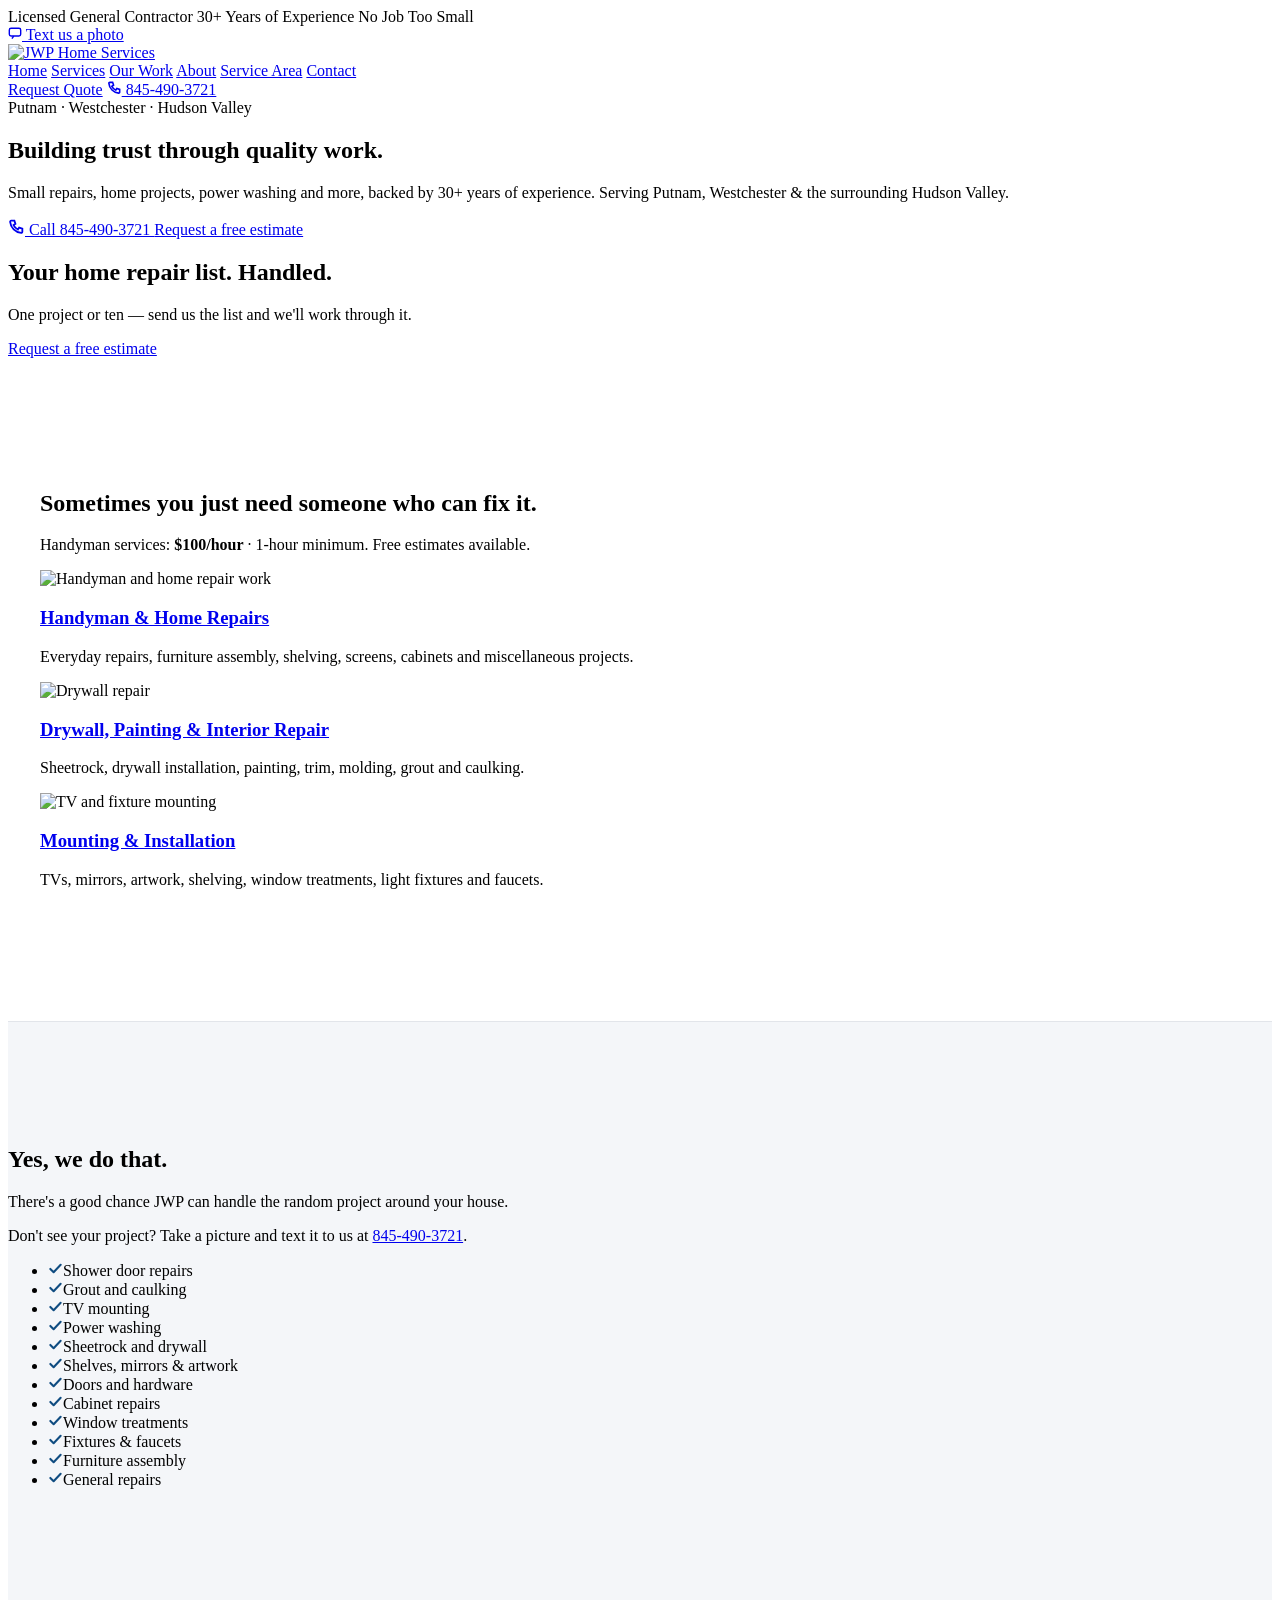
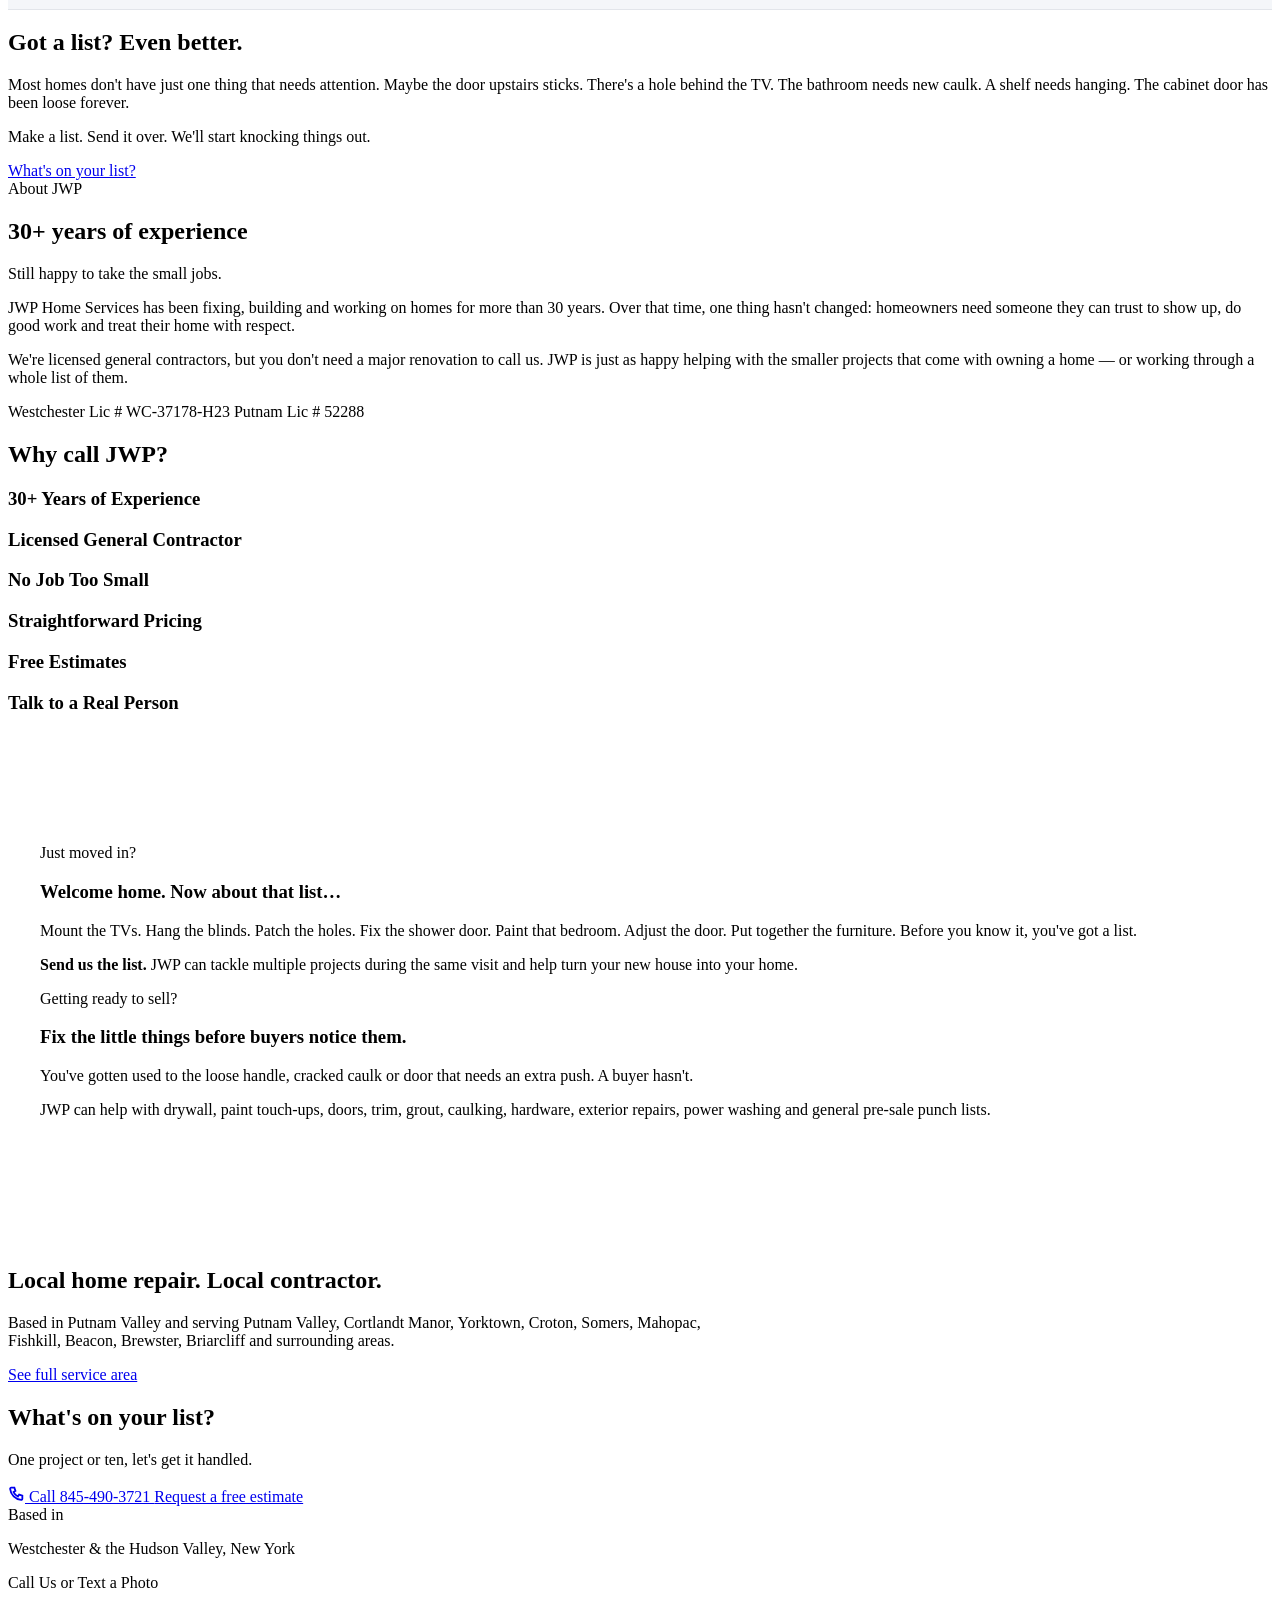
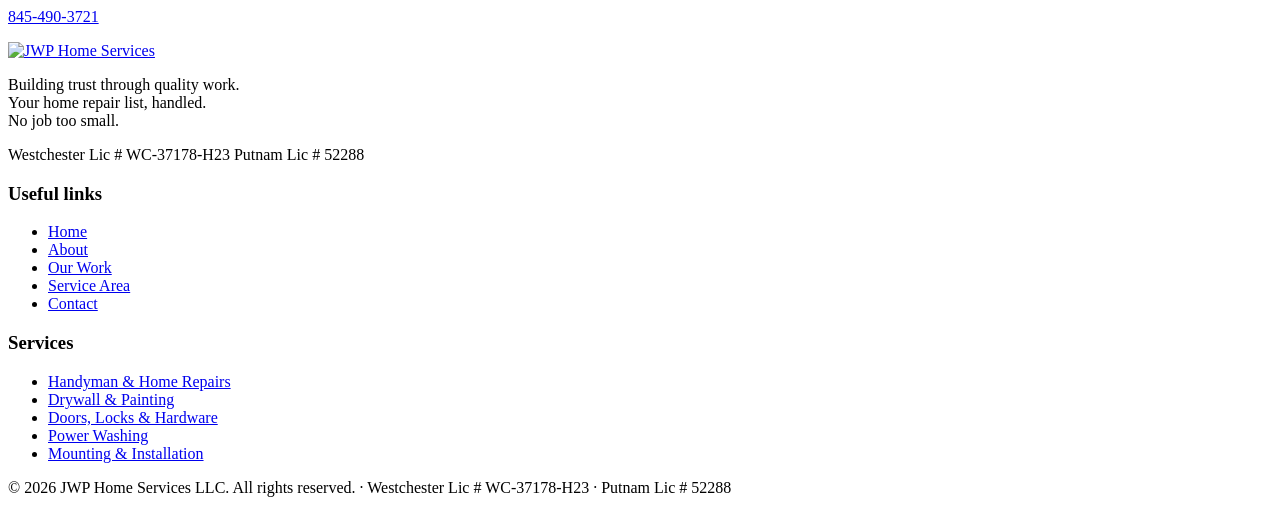
==== commit 3e10a800: "fix: update image src paths for /jwp subpath" ====
--- a/index.html
+++ b/index.html
@@ -45,7 +45,7 @@
     <!-- Header / nav -->
     <header class="ja-header">
         <div class="ja-header-inner">
-            <a href="index.html" class="ja-logo"><img class="ja-logo-img" src="assets/images/brand/logo.svg" alt="JWP Home Services"></a>
+            <a href="index.html" class="ja-logo"><img class="ja-logo-img" src="/jwp/assets/images/brand/logo.svg" alt="JWP Home Services"></a>
             <nav class="ja-nav">
                 <a href="index.html" class="is-active">Home</a>
                 <a href="services.html">Services</a>
@@ -105,21 +105,21 @@
             </div>
             <div class="ja-svc-grid">
                 <div class="ja-svc-card">
-                    <div class="ja-photo-placeholder"><img src="assets/images/home/service-repairs.jpg" alt="Handyman and home repair work" loading="lazy"></div>
+                    <div class="ja-photo-placeholder"><img src="/jwp/assets/images/home/service-repairs.jpg" alt="Handyman and home repair work" loading="lazy"></div>
                     <div class="ja-svc-card-body">
                         <h3><a href="services.html">Handyman &amp; Home Repairs</a></h3>
                         <p>Everyday repairs, furniture assembly, shelving, screens, cabinets and miscellaneous projects.</p>
                     </div>
                 </div>
                 <div class="ja-svc-card">
-                    <div class="ja-photo-placeholder"><img src="assets/images/home/service-drywall.jpg" alt="Drywall repair" loading="lazy"></div>
+                    <div class="ja-photo-placeholder"><img src="/jwp/assets/images/home/service-drywall.jpg" alt="Drywall repair" loading="lazy"></div>
                     <div class="ja-svc-card-body">
                         <h3><a href="services.html">Drywall, Painting &amp; Interior Repair</a></h3>
                         <p>Sheetrock, drywall installation, painting, trim, molding, grout and caulking.</p>
                     </div>
                 </div>
                 <div class="ja-svc-card">
-                    <div class="ja-photo-placeholder"><img src="assets/images/home/service-mounting.jpg" alt="TV and fixture mounting" loading="lazy"></div>
+                    <div class="ja-photo-placeholder"><img src="/jwp/assets/images/home/service-mounting.jpg" alt="TV and fixture mounting" loading="lazy"></div>
                     <div class="ja-svc-card-body">
                         <h3><a href="services.html">Mounting &amp; Installation</a></h3>
                         <p>TVs, mirrors, artwork, shelving, window treatments, light fixtures and faucets.</p>
@@ -277,7 +277,7 @@
 
             <div class="ja-footer-main">
                 <div class="ja-footer-brand">
-                    <a href="index.html" class="ja-logo"><img class="ja-logo-img" src="assets/images/brand/logo.svg" alt="JWP Home Services"></a>
+                    <a href="index.html" class="ja-logo"><img class="ja-logo-img" src="/jwp/assets/images/brand/logo.svg" alt="JWP Home Services"></a>
                     <p>Building trust through quality work.<br>Your home repair list, handled.<br>No job too small.</p>
                     <div class="ja-footer-badges">
                         <span>Westchester Lic # WC-37178-H23</span>
